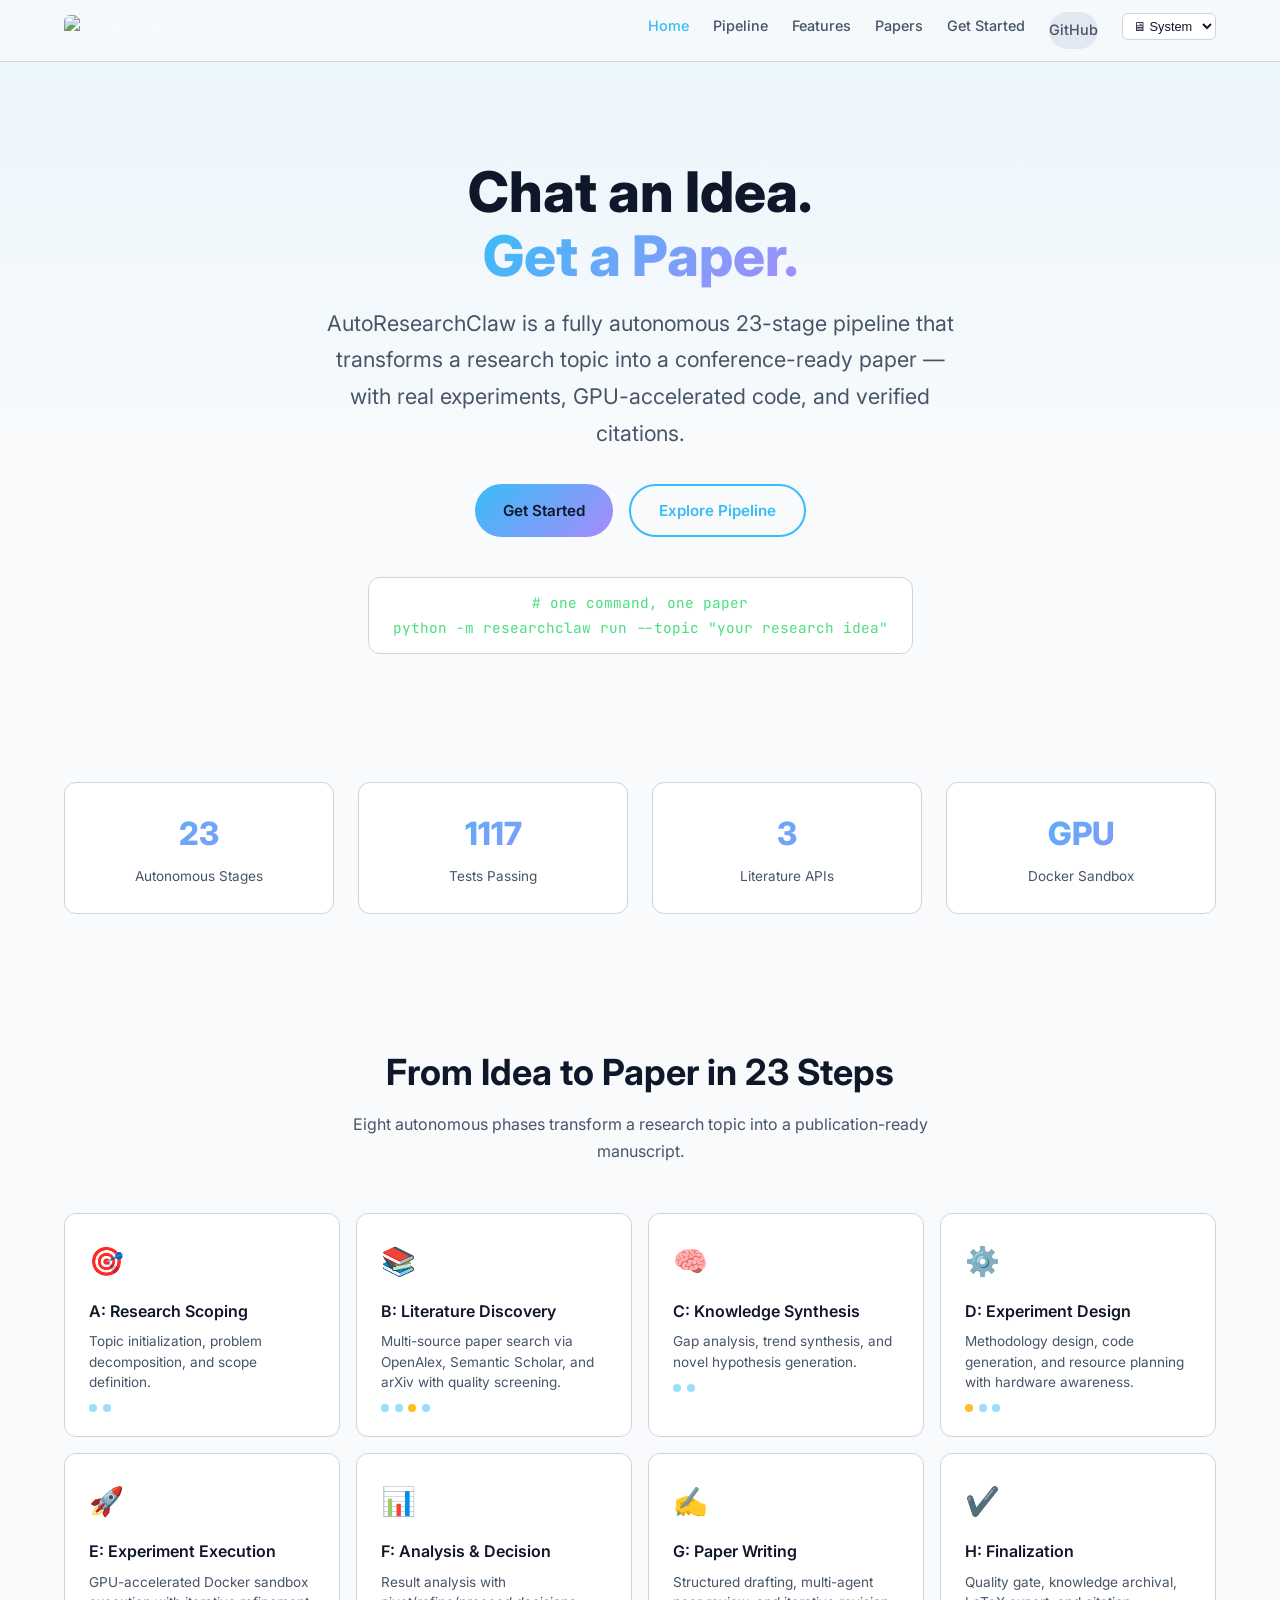
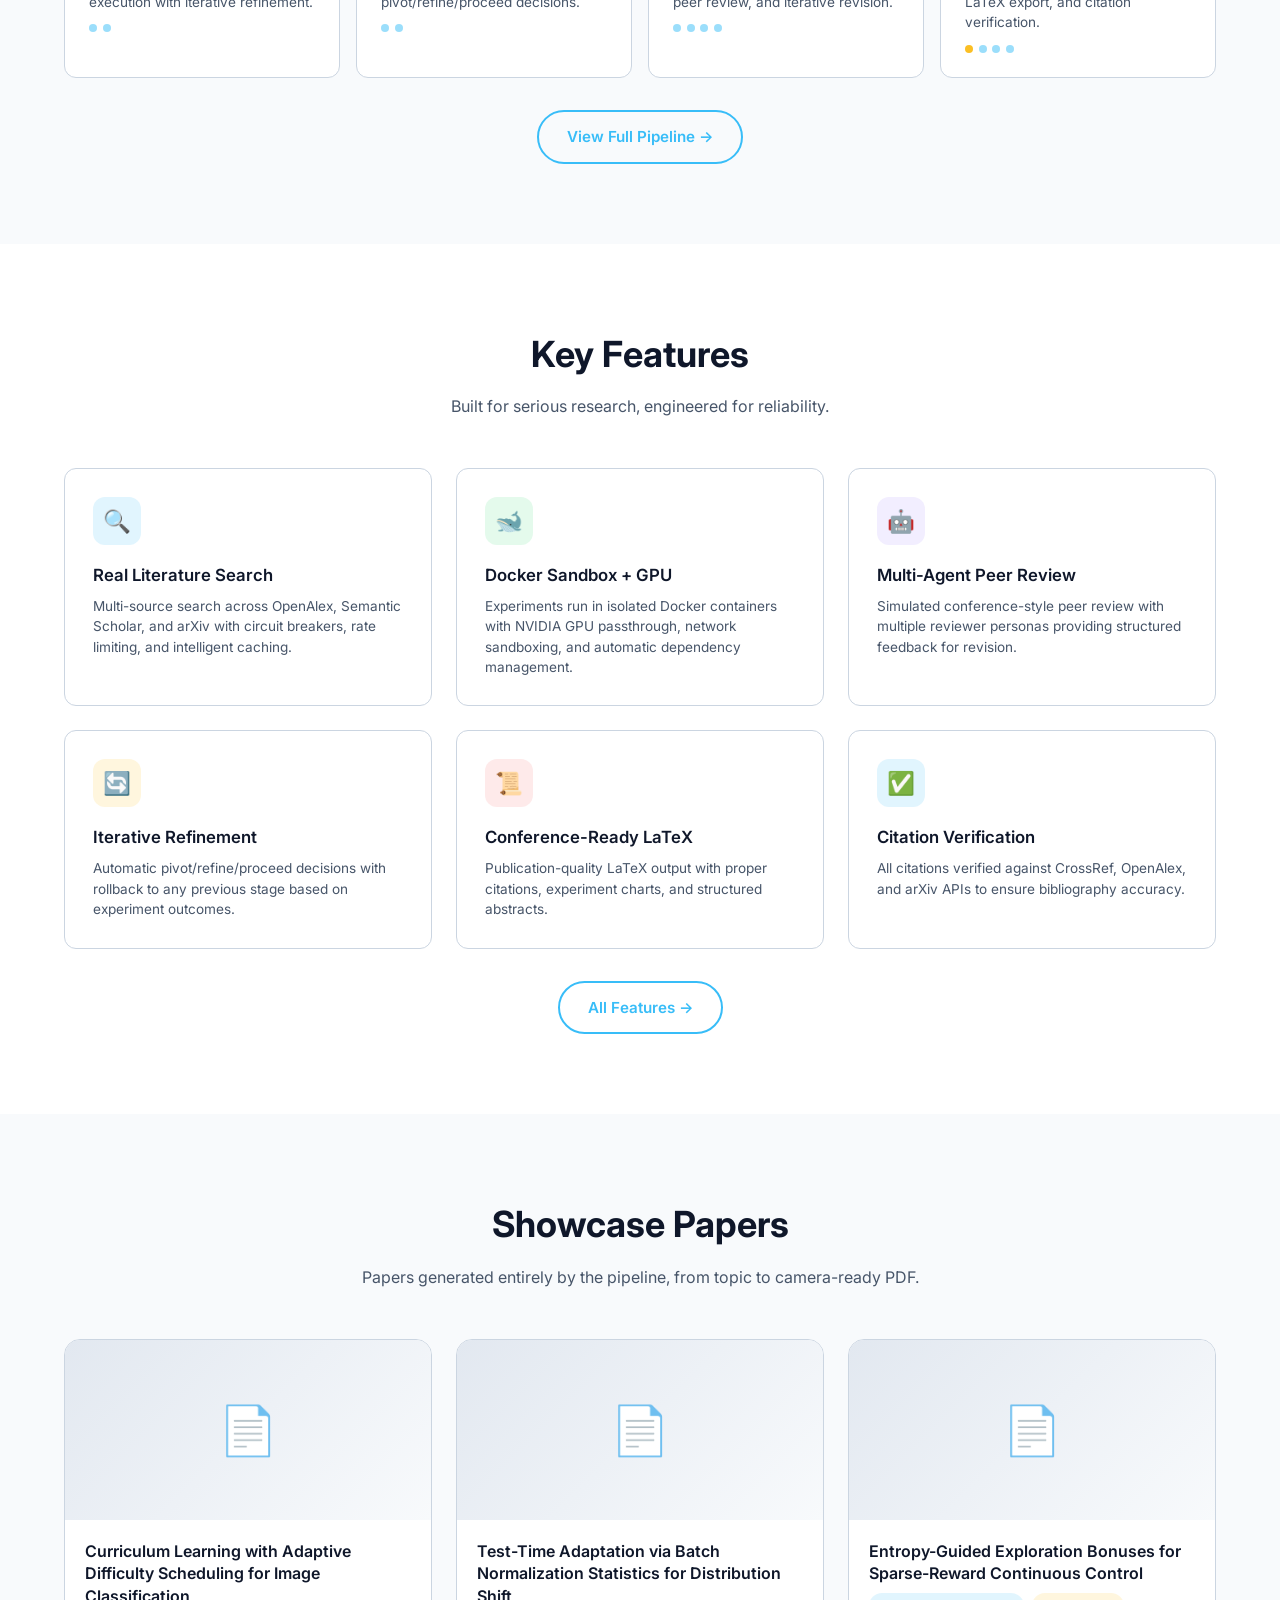
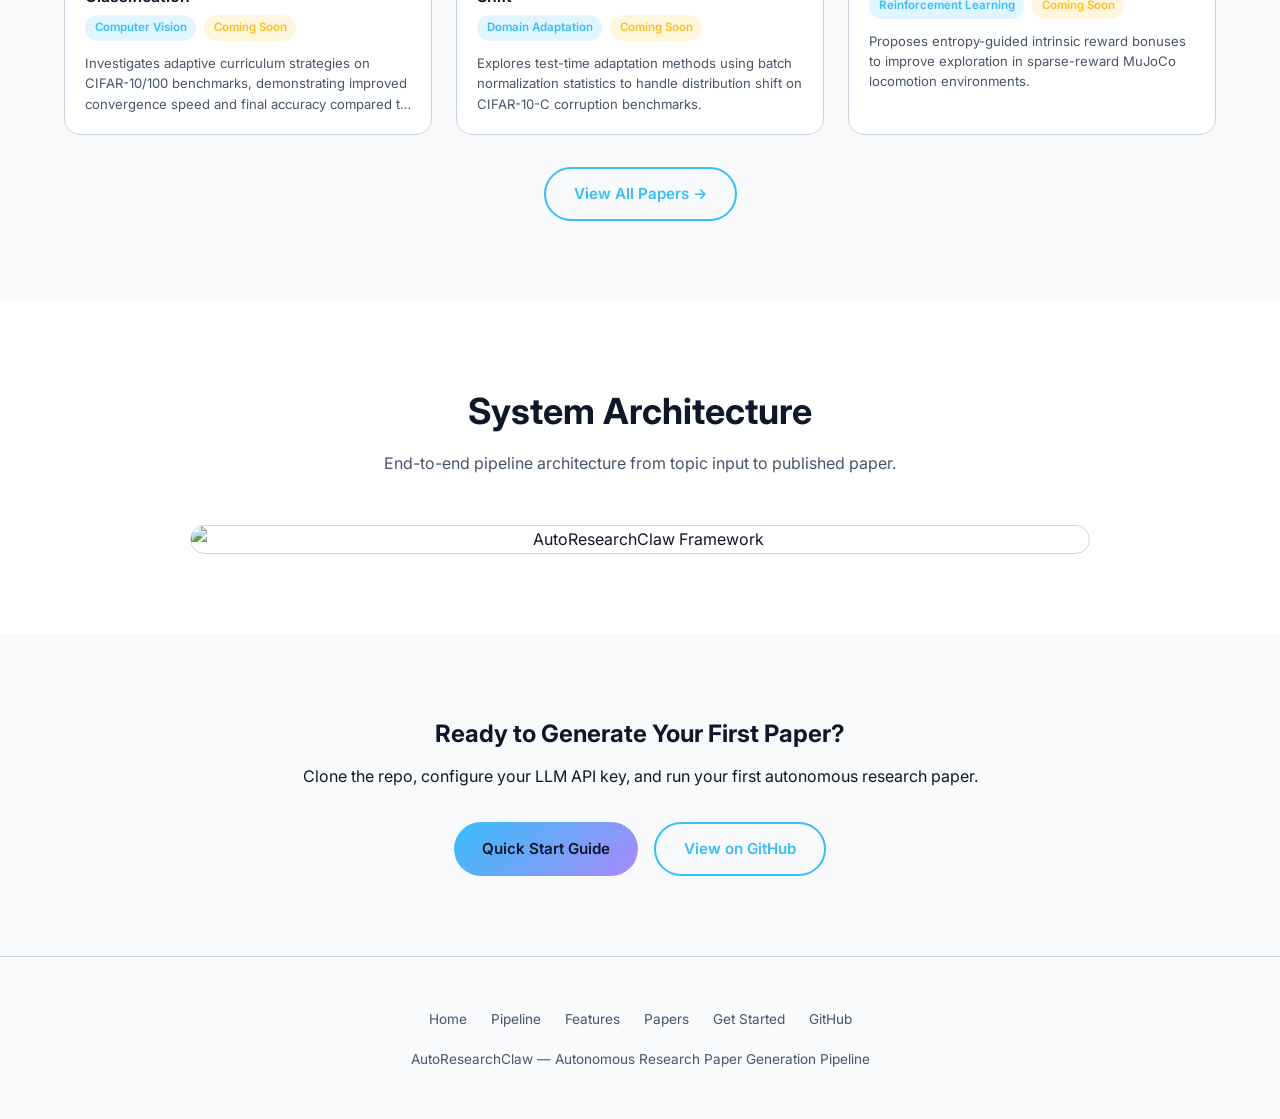
==== website/index.html @ 74bc4c76 "feat: light/dark/system theme for the static website theme.js applies the stored preference (shared " ====
<!DOCTYPE html>
<html lang="en">
<head>
  <meta charset="UTF-8">
  <meta name="viewport" content="width=device-width, initial-scale=1.0">
  <title>AutoResearchClaw — Autonomous Research Paper Generation</title>
  <meta name="description" content="Chat an idea, get a conference paper. AutoResearchClaw is a 23-stage autonomous pipeline that generates research papers from a single topic prompt.">
  <link rel="icon" href="assets/logo.png" type="image/png">
  <link rel="preconnect" href="https://fonts.googleapis.com">
  <link href="https://fonts.googleapis.com/css2?family=Inter:wght@400;500;600;700;800&family=JetBrains+Mono:wght@400;500&display=swap" rel="stylesheet">
  <link rel="stylesheet" href="style.css">
  <script src="theme.js"></script>
</head>
<body>

<!-- ============ Navigation ============ -->
<nav class="navbar">
  <div class="container">
    <a href="index.html" class="nav-brand">
      <img src="assets/logo.png" alt="Logo">
      AutoResearchClaw
    </a>
    <button class="nav-toggle" aria-label="Toggle navigation" onclick="document.querySelector('.nav-links').classList.toggle('open')">&#9776;</button>
    <ul class="nav-links">
      <li><a href="index.html" class="active">Home</a></li>
      <li><a href="pipeline.html">Pipeline</a></li>
      <li><a href="features.html">Features</a></li>
      <li><a href="papers.html">Papers</a></li>
      <li><a href="getting-started.html">Get Started</a></li>
      <li><a href="https://github.com/aiming-lab/AutoResearchClaw" class="nav-github" target="_blank">GitHub</a></li>
    </ul>
  </div>
</nav>

<!-- ============ Hero ============ -->
<section class="hero">
  <div class="container">
    <h1>Chat an Idea.<br><span class="gradient">Get a Paper.</span></h1>
    <p class="tagline">
      AutoResearchClaw is a fully autonomous 23-stage pipeline that transforms a research topic
      into a conference-ready paper &mdash; with real experiments, GPU-accelerated code,
      and verified citations.
    </p>
    <div class="hero-actions">
      <a href="getting-started.html" class="btn btn-primary">Get Started</a>
      <a href="pipeline.html" class="btn btn-outline">Explore Pipeline</a>
    </div>
    <div class="hero-code">
      <span class="comment"># one command, one paper</span><br>
      python -m researchclaw run --topic "your research idea"
    </div>
  </div>
</section>

<!-- ============ Stats ============ -->
<section class="container">
  <div class="stats">
    <div class="stat">
      <div class="stat-value">23</div>
      <div class="stat-label">Autonomous Stages</div>
    </div>
    <div class="stat">
      <div class="stat-value">1117</div>
      <div class="stat-label">Tests Passing</div>
    </div>
    <div class="stat">
      <div class="stat-value">3</div>
      <div class="stat-label">Literature APIs</div>
    </div>
    <div class="stat">
      <div class="stat-value">GPU</div>
      <div class="stat-label">Docker Sandbox</div>
    </div>
  </div>
</section>

<!-- ============ Pipeline Overview ============ -->
<section class="section">
  <div class="container">
    <div class="section-header">
      <h2>From Idea to Paper in 23 Steps</h2>
      <p>Eight autonomous phases transform a research topic into a publication-ready manuscript.</p>
    </div>

    <div class="pipeline-preview">
      <!-- Phase A -->
      <div class="phase-card">
        <div class="phase-icon">&#127919;</div>
        <h3>A: Research Scoping</h3>
        <p>Topic initialization, problem decomposition, and scope definition.</p>
        <div class="phase-stages">
          <div class="stage-dot"></div>
          <div class="stage-dot"></div>
        </div>
      </div>
      <!-- Phase B -->
      <div class="phase-card">
        <div class="phase-icon">&#128218;</div>
        <h3>B: Literature Discovery</h3>
        <p>Multi-source paper search via OpenAlex, Semantic Scholar, and arXiv with quality screening.</p>
        <div class="phase-stages">
          <div class="stage-dot"></div>
          <div class="stage-dot"></div>
          <div class="stage-dot gate"></div>
          <div class="stage-dot"></div>
        </div>
      </div>
      <!-- Phase C -->
      <div class="phase-card">
        <div class="phase-icon">&#129504;</div>
        <h3>C: Knowledge Synthesis</h3>
        <p>Gap analysis, trend synthesis, and novel hypothesis generation.</p>
        <div class="phase-stages">
          <div class="stage-dot"></div>
          <div class="stage-dot"></div>
        </div>
      </div>
      <!-- Phase D -->
      <div class="phase-card">
        <div class="phase-icon">&#9881;&#65039;</div>
        <h3>D: Experiment Design</h3>
        <p>Methodology design, code generation, and resource planning with hardware awareness.</p>
        <div class="phase-stages">
          <div class="stage-dot gate"></div>
          <div class="stage-dot"></div>
          <div class="stage-dot"></div>
        </div>
      </div>
      <!-- Phase E -->
      <div class="phase-card">
        <div class="phase-icon">&#128640;</div>
        <h3>E: Experiment Execution</h3>
        <p>GPU-accelerated Docker sandbox execution with iterative refinement.</p>
        <div class="phase-stages">
          <div class="stage-dot"></div>
          <div class="stage-dot"></div>
        </div>
      </div>
      <!-- Phase F -->
      <div class="phase-card">
        <div class="phase-icon">&#128202;</div>
        <h3>F: Analysis &amp; Decision</h3>
        <p>Result analysis with pivot/refine/proceed decisions.</p>
        <div class="phase-stages">
          <div class="stage-dot"></div>
          <div class="stage-dot"></div>
        </div>
      </div>
      <!-- Phase G -->
      <div class="phase-card">
        <div class="phase-icon">&#9997;&#65039;</div>
        <h3>G: Paper Writing</h3>
        <p>Structured drafting, multi-agent peer review, and iterative revision.</p>
        <div class="phase-stages">
          <div class="stage-dot"></div>
          <div class="stage-dot"></div>
          <div class="stage-dot"></div>
          <div class="stage-dot"></div>
        </div>
      </div>
      <!-- Phase H -->
      <div class="phase-card">
        <div class="phase-icon">&#10004;&#65039;</div>
        <h3>H: Finalization</h3>
        <p>Quality gate, knowledge archival, LaTeX export, and citation verification.</p>
        <div class="phase-stages">
          <div class="stage-dot gate"></div>
          <div class="stage-dot"></div>
          <div class="stage-dot"></div>
          <div class="stage-dot"></div>
        </div>
      </div>
    </div>

    <div class="text-center mt-8">
      <a href="pipeline.html" class="btn btn-outline">View Full Pipeline &rarr;</a>
    </div>
  </div>
</section>

<!-- ============ Feature Highlights ============ -->
<section class="section" style="background: var(--color-bg-alt);">
  <div class="container">
    <div class="section-header">
      <h2>Key Features</h2>
      <p>Built for serious research, engineered for reliability.</p>
    </div>

    <div class="feature-grid">
      <div class="feature-card">
        <div class="feature-icon bg-blue">&#128269;</div>
        <h3>Real Literature Search</h3>
        <p>Multi-source search across OpenAlex, Semantic Scholar, and arXiv with circuit breakers, rate limiting, and intelligent caching.</p>
      </div>
      <div class="feature-card">
        <div class="feature-icon bg-green">&#128011;</div>
        <h3>Docker Sandbox + GPU</h3>
        <p>Experiments run in isolated Docker containers with NVIDIA GPU passthrough, network sandboxing, and automatic dependency management.</p>
      </div>
      <div class="feature-card">
        <div class="feature-icon bg-purple">&#129302;</div>
        <h3>Multi-Agent Peer Review</h3>
        <p>Simulated conference-style peer review with multiple reviewer personas providing structured feedback for revision.</p>
      </div>
      <div class="feature-card">
        <div class="feature-icon bg-amber">&#128260;</div>
        <h3>Iterative Refinement</h3>
        <p>Automatic pivot/refine/proceed decisions with rollback to any previous stage based on experiment outcomes.</p>
      </div>
      <div class="feature-card">
        <div class="feature-icon bg-red">&#128220;</div>
        <h3>Conference-Ready LaTeX</h3>
        <p>Publication-quality LaTeX output with proper citations, experiment charts, and structured abstracts.</p>
      </div>
      <div class="feature-card">
        <div class="feature-icon bg-blue">&#9989;</div>
        <h3>Citation Verification</h3>
        <p>All citations verified against CrossRef, OpenAlex, and arXiv APIs to ensure bibliography accuracy.</p>
      </div>
    </div>

    <div class="text-center mt-8">
      <a href="features.html" class="btn btn-outline">All Features &rarr;</a>
    </div>
  </div>
</section>

<!-- ============ Showcase Papers ============ -->
<section class="section">
  <div class="container">
    <div class="section-header">
      <h2>Showcase Papers</h2>
      <p>Papers generated entirely by the pipeline, from topic to camera-ready PDF.</p>
    </div>

    <div class="paper-grid">
      <div class="paper-card">
        <div class="paper-thumb">&#128196;</div>
        <div class="paper-body">
          <h3>Curriculum Learning with Adaptive Difficulty Scheduling for Image Classification</h3>
          <div class="paper-meta">
            <span class="badge badge-domain">Computer Vision</span>
            <span class="badge badge-pending">Coming Soon</span>
          </div>
          <p class="paper-abstract">Investigates adaptive curriculum strategies on CIFAR-10/100 benchmarks, demonstrating improved convergence speed and final accuracy compared to standard training.</p>
        </div>
      </div>

      <div class="paper-card">
        <div class="paper-thumb">&#128196;</div>
        <div class="paper-body">
          <h3>Test-Time Adaptation via Batch Normalization Statistics for Distribution Shift</h3>
          <div class="paper-meta">
            <span class="badge badge-domain">Domain Adaptation</span>
            <span class="badge badge-pending">Coming Soon</span>
          </div>
          <p class="paper-abstract">Explores test-time adaptation methods using batch normalization statistics to handle distribution shift on CIFAR-10-C corruption benchmarks.</p>
        </div>
      </div>

      <div class="paper-card">
        <div class="paper-thumb">&#128196;</div>
        <div class="paper-body">
          <h3>Entropy-Guided Exploration Bonuses for Sparse-Reward Continuous Control</h3>
          <div class="paper-meta">
            <span class="badge badge-domain">Reinforcement Learning</span>
            <span class="badge badge-pending">Coming Soon</span>
          </div>
          <p class="paper-abstract">Proposes entropy-guided intrinsic reward bonuses to improve exploration in sparse-reward MuJoCo locomotion environments.</p>
        </div>
      </div>
    </div>

    <div class="text-center mt-8">
      <a href="papers.html" class="btn btn-outline">View All Papers &rarr;</a>
    </div>
  </div>
</section>

<!-- ============ Framework Diagram ============ -->
<section class="section" style="background: var(--color-bg-alt);">
  <div class="container text-center">
    <div class="section-header">
      <h2>System Architecture</h2>
      <p>End-to-end pipeline architecture from topic input to published paper.</p>
    </div>
    <img src="assets/framework.png" alt="AutoResearchClaw Framework" style="max-width: 900px; margin: 0 auto; border-radius: var(--radius-lg); border: 1px solid var(--color-border);">
  </div>
</section>

<!-- ============ CTA ============ -->
<section class="section text-center">
  <div class="container">
    <h2>Ready to Generate Your First Paper?</h2>
    <p class="tagline" style="margin-top: 0.5rem;">
      Clone the repo, configure your LLM API key, and run your first autonomous research paper.
    </p>
    <div class="hero-actions mt-8">
      <a href="getting-started.html" class="btn btn-primary">Quick Start Guide</a>
      <a href="https://github.com/aiming-lab/AutoResearchClaw" class="btn btn-outline" target="_blank">View on GitHub</a>
    </div>
  </div>
</section>

<!-- ============ Footer ============ -->
<footer class="footer">
  <ul class="footer-links">
    <li><a href="index.html">Home</a></li>
    <li><a href="pipeline.html">Pipeline</a></li>
    <li><a href="features.html">Features</a></li>
    <li><a href="papers.html">Papers</a></li>
    <li><a href="getting-started.html">Get Started</a></li>
    <li><a href="https://github.com/aiming-lab/AutoResearchClaw" target="_blank">GitHub</a></li>
  </ul>
  <p>AutoResearchClaw &mdash; Autonomous Research Paper Generation Pipeline</p>
</footer>

</body>
</html>
---- website/style.css ----
/* ============================================================
   AutoResearchClaw — Showcase Website Styles
   Pure CSS, no build step.  Tailwind-inspired utility patterns.
   ============================================================ */

/* ---------- Reset & Variables ---------- */
:root {
  --color-bg:        #0f172a;
  --color-bg-alt:    #1e293b;
  --color-surface:   #334155;
  --color-border:    #475569;
  --color-text:      #e2e8f0;
  --color-text-muted:#94a3b8;
  --color-primary:   #38bdf8;
  --color-primary-d: #0284c7;
  --color-accent:    #a78bfa;
  --color-accent-d:  #7c3aed;
  --color-success:   #4ade80;
  --color-warning:   #fbbf24;
  --color-danger:    #f87171;
  --color-white:     #f8fafc;

  --font-sans: 'Inter', -apple-system, BlinkMacSystemFont, 'Segoe UI', Roboto, sans-serif;
  --font-mono: 'JetBrains Mono', 'Fira Code', 'Consolas', monospace;

  --radius:  0.75rem;
  --radius-lg: 1rem;
  --shadow:  0 4px 6px -1px rgba(0,0,0,.3), 0 2px 4px -2px rgba(0,0,0,.2);
  --shadow-lg: 0 10px 15px -3px rgba(0,0,0,.4), 0 4px 6px -4px rgba(0,0,0,.3);
  --transition: 0.2s ease;
}

*, *::before, *::after { box-sizing: border-box; margin: 0; padding: 0; }

html { scroll-behavior: smooth; font-size: 16px; }

body {
  font-family: var(--font-sans);
  background: var(--color-bg);
  color: var(--color-text);
  line-height: 1.7;
  min-height: 100vh;
}

a { color: var(--color-primary); text-decoration: none; transition: color var(--transition); }
a:hover { color: var(--color-accent); }

img { max-width: 100%; height: auto; display: block; }

/* ---------- Layout ---------- */
.container { max-width: 1200px; margin: 0 auto; padding: 0 1.5rem; }
.section   { padding: 5rem 0; }

/* ---------- Navigation ---------- */
.navbar {
  position: fixed; top: 0; left: 0; right: 0; z-index: 100;
  background: rgba(15, 23, 42, 0.85);
  backdrop-filter: blur(12px);
  border-bottom: 1px solid var(--color-border);
  padding: 0.75rem 0;
}
.navbar .container {
  display: flex; align-items: center; justify-content: space-between;
}
.nav-brand {
  display: flex; align-items: center; gap: 0.75rem;
  font-weight: 700; font-size: 1.15rem; color: var(--color-white);
}
.nav-brand img { height: 32px; width: 32px; border-radius: 6px; }
.nav-links { display: flex; gap: 1.5rem; list-style: none; }
.nav-links a {
  color: var(--color-text-muted); font-size: 0.9rem; font-weight: 500;
  padding: 0.4rem 0; transition: color var(--transition);
}
.nav-links a:hover, .nav-links a.active { color: var(--color-primary); }
.nav-github {
  display: inline-flex; align-items: center; gap: 0.4rem;
  background: var(--color-surface); color: var(--color-white);
  padding: 0.45rem 1rem; border-radius: 9999px; font-size: 0.85rem;
  font-weight: 600; transition: background var(--transition);
}
.nav-github:hover { background: var(--color-primary-d); color: var(--color-white); }

/* Mobile nav toggle */
.nav-toggle { display: none; background: none; border: none; color: var(--color-text); font-size: 1.5rem; cursor: pointer; }

@media (max-width: 768px) {
  .nav-toggle { display: block; }
  .nav-links {
    display: none; flex-direction: column; position: absolute;
    top: 100%; left: 0; right: 0; background: var(--color-bg-alt);
    padding: 1rem 1.5rem; gap: 0.5rem; border-bottom: 1px solid var(--color-border);
  }
  .nav-links.open { display: flex; }
}

/* ---------- Hero ---------- */
.hero {
  padding: 10rem 0 5rem;
  text-align: center;
  background: linear-gradient(180deg, rgba(56,189,248,0.08) 0%, transparent 60%);
}
.hero h1 {
  font-size: clamp(2rem, 5vw, 3.5rem);
  font-weight: 800;
  line-height: 1.15;
  margin-bottom: 1rem;
}
.hero h1 .gradient {
  background: linear-gradient(135deg, var(--color-primary), var(--color-accent));
  -webkit-background-clip: text; background-clip: text;
  -webkit-text-fill-color: transparent;
}
.hero .tagline {
  font-size: clamp(1.05rem, 2vw, 1.35rem);
  color: var(--color-text-muted);
  max-width: 640px; margin: 0 auto 2rem;
}
.hero-actions { display: flex; gap: 1rem; justify-content: center; flex-wrap: wrap; }
.btn {
  display: inline-flex; align-items: center; gap: 0.5rem;
  padding: 0.75rem 1.75rem; border-radius: 9999px;
  font-weight: 600; font-size: 0.95rem; cursor: pointer;
  border: none; transition: all var(--transition);
}
.btn-primary {
  background: linear-gradient(135deg, var(--color-primary), var(--color-accent));
  color: #0f172a;
}
.btn-primary:hover { transform: translateY(-2px); box-shadow: var(--shadow-lg); color: #0f172a; }
.btn-outline {
  background: transparent; color: var(--color-primary);
  border: 2px solid var(--color-primary);
}
.btn-outline:hover { background: rgba(56,189,248,0.1); color: var(--color-primary); }

.hero-code {
  margin-top: 2.5rem;
  display: inline-block;
  background: var(--color-bg-alt);
  border: 1px solid var(--color-border);
  border-radius: var(--radius);
  padding: 0.8rem 1.5rem;
  font-family: var(--font-mono);
  font-size: 0.9rem;
  color: var(--color-success);
}

/* ---------- Stats ---------- */
.stats {
  display: grid; grid-template-columns: repeat(auto-fit, minmax(160px, 1fr));
  gap: 1.5rem; padding: 3rem 0;
}
.stat {
  text-align: center; padding: 1.5rem;
  background: var(--color-bg-alt); border-radius: var(--radius);
  border: 1px solid var(--color-border);
}
.stat-value {
  font-size: 2rem; font-weight: 800;
  background: linear-gradient(135deg, var(--color-primary), var(--color-accent));
  -webkit-background-clip: text; background-clip: text;
  -webkit-text-fill-color: transparent;
}
.stat-label { font-size: 0.85rem; color: var(--color-text-muted); margin-top: 0.25rem; }

/* ---------- Section headings ---------- */
.section-header {
  text-align: center; margin-bottom: 3rem;
}
.section-header h2 {
  font-size: clamp(1.5rem, 3vw, 2.25rem);
  font-weight: 700; margin-bottom: 0.5rem;
}
.section-header p {
  color: var(--color-text-muted); max-width: 600px; margin: 0 auto;
}

/* ---------- Pipeline Overview (Landing) ---------- */
.pipeline-preview {
  display: grid; grid-template-columns: repeat(auto-fit, minmax(240px, 1fr));
  gap: 1rem;
}
.phase-card {
  background: var(--color-bg-alt); border-radius: var(--radius);
  border: 1px solid var(--color-border);
  padding: 1.5rem; transition: all var(--transition);
}
.phase-card:hover {
  border-color: var(--color-primary);
  transform: translateY(-3px); box-shadow: var(--shadow-lg);
}
.phase-card .phase-icon { font-size: 1.75rem; margin-bottom: 0.75rem; }
.phase-card h3 { font-size: 1rem; font-weight: 600; margin-bottom: 0.4rem; }
.phase-card p  { font-size: 0.85rem; color: var(--color-text-muted); line-height: 1.5; }
.phase-card .phase-stages {
  margin-top: 0.75rem; display: flex; gap: 0.35rem; flex-wrap: wrap;
}
.stage-dot {
  width: 8px; height: 8px; border-radius: 50%;
  background: var(--color-primary); opacity: 0.5;
}
.stage-dot.gate { background: var(--color-warning); opacity: 1; }

/* ---------- Paper Cards ---------- */
.paper-grid {
  display: grid; grid-template-columns: repeat(auto-fit, minmax(320px, 1fr));
  gap: 1.5rem;
}
.paper-card {
  background: var(--color-bg-alt); border-radius: var(--radius-lg);
  border: 1px solid var(--color-border);
  overflow: hidden; transition: all var(--transition);
}
.paper-card:hover {
  border-color: var(--color-primary);
  transform: translateY(-3px); box-shadow: var(--shadow-lg);
}
.paper-thumb {
  height: 180px; background: linear-gradient(135deg, var(--color-surface), var(--color-bg));
  display: flex; align-items: center; justify-content: center;
  font-size: 3rem; color: var(--color-text-muted);
}
.paper-body { padding: 1.25rem; }
.paper-body h3 { font-size: 1rem; font-weight: 600; line-height: 1.4; margin-bottom: 0.5rem; }
.paper-body .paper-meta {
  display: flex; gap: 0.5rem; flex-wrap: wrap; margin-bottom: 0.75rem;
}
.badge {
  display: inline-flex; align-items: center; gap: 0.25rem;
  padding: 0.2rem 0.6rem; border-radius: 9999px;
  font-size: 0.72rem; font-weight: 600;
}
.badge-domain { background: rgba(56,189,248,0.15); color: var(--color-primary); }
.badge-score { background: rgba(74,222,128,0.15); color: var(--color-success); }
.badge-pending { background: rgba(251,191,36,0.15); color: var(--color-warning); }
.paper-body .paper-abstract {
  font-size: 0.82rem; color: var(--color-text-muted);
  line-height: 1.55; display: -webkit-box;
  -webkit-line-clamp: 3; -webkit-box-orient: vertical; overflow: hidden;
}

/* ---------- Feature Cards ---------- */
.feature-grid {
  display: grid; grid-template-columns: repeat(auto-fit, minmax(280px, 1fr));
  gap: 1.5rem;
}
.feature-card {
  background: var(--color-bg-alt); border-radius: var(--radius);
  border: 1px solid var(--color-border);
  padding: 1.75rem; transition: all var(--transition);
}
.feature-card:hover {
  border-color: var(--color-accent);
  transform: translateY(-2px);
}
.feature-card .feature-icon {
  width: 48px; height: 48px; border-radius: 12px;
  display: flex; align-items: center; justify-content: center;
  font-size: 1.4rem; margin-bottom: 1rem;
}
.feature-card .feature-icon.bg-blue   { background: rgba(56,189,248,0.15); }
.feature-card .feature-icon.bg-purple { background: rgba(167,139,250,0.15); }
.feature-card .feature-icon.bg-green  { background: rgba(74,222,128,0.15); }
.feature-card .feature-icon.bg-amber  { background: rgba(251,191,36,0.15); }
.feature-card .feature-icon.bg-red    { background: rgba(248,113,113,0.15); }
.feature-card h3 { font-size: 1.05rem; font-weight: 600; margin-bottom: 0.4rem; }
.feature-card p  { font-size: 0.85rem; color: var(--color-text-muted); line-height: 1.5; }

/* ---------- Pipeline Page (full) ---------- */
.pipeline-full { max-width: 860px; margin: 0 auto; }

.phase-group { margin-bottom: 3rem; }
.phase-group-header {
  display: flex; align-items: center; gap: 0.75rem;
  margin-bottom: 1rem; padding-bottom: 0.5rem;
  border-bottom: 2px solid var(--color-border);
}
.phase-group-header .phase-letter {
  width: 36px; height: 36px; border-radius: 10px;
  display: flex; align-items: center; justify-content: center;
  font-weight: 800; font-size: 0.85rem;
  background: linear-gradient(135deg, var(--color-primary), var(--color-accent));
  color: #0f172a;
}
.phase-group-header h3 { font-size: 1.15rem; font-weight: 600; }

.stage-list { display: flex; flex-direction: column; gap: 0.5rem; }

.stage-item {
  display: flex; align-items: flex-start; gap: 1rem;
  padding: 1rem 1.25rem;
  background: var(--color-bg-alt);
  border-radius: var(--radius);
  border: 1px solid var(--color-border);
  cursor: pointer; transition: all var(--transition);
}
.stage-item:hover { border-color: var(--color-primary); }
.stage-item.expanded { border-color: var(--color-primary); background: rgba(56,189,248,0.04); }

.stage-number {
  flex-shrink: 0; width: 32px; height: 32px; border-radius: 8px;
  display: flex; align-items: center; justify-content: center;
  font-weight: 700; font-size: 0.8rem;
  background: var(--color-surface); color: var(--color-text);
}
.stage-number.gate { background: rgba(251,191,36,0.2); color: var(--color-warning); }

.stage-info { flex: 1; }
.stage-info h4 { font-size: 0.95rem; font-weight: 600; margin-bottom: 0.15rem; }
.stage-info .stage-subtitle { font-size: 0.8rem; color: var(--color-text-muted); }
.stage-detail {
  display: none; margin-top: 0.75rem; padding-top: 0.75rem;
  border-top: 1px solid var(--color-border);
  font-size: 0.85rem; color: var(--color-text-muted); line-height: 1.6;
}
.stage-item.expanded .stage-detail { display: block; }

.stage-badges { display: flex; gap: 0.35rem; flex-wrap: wrap; margin-top: 0.5rem; }
.stage-badge {
  padding: 0.15rem 0.5rem; border-radius: 9999px;
  font-size: 0.7rem; font-weight: 600;
}
.stage-badge-gate   { background: rgba(251,191,36,0.15); color: var(--color-warning); }
.stage-badge-new    { background: rgba(167,139,250,0.15); color: var(--color-accent); }
.stage-badge-llm    { background: rgba(56,189,248,0.15); color: var(--color-primary); }
.stage-badge-docker { background: rgba(74,222,128,0.15); color: var(--color-success); }

/* ---------- Footer ---------- */
.footer {
  padding: 3rem 0; text-align: center;
  border-top: 1px solid var(--color-border);
}
.footer p { color: var(--color-text-muted); font-size: 0.85rem; }
.footer-links {
  display: flex; justify-content: center; gap: 1.5rem;
  list-style: none; margin-bottom: 1rem;
}
.footer-links a { color: var(--color-text-muted); font-size: 0.85rem; }
.footer-links a:hover { color: var(--color-primary); }

/* ---------- Getting Started ---------- */
.getting-started-content { max-width: 780px; margin: 0 auto; }
.step-block {
  background: var(--color-bg-alt); border-radius: var(--radius);
  border: 1px solid var(--color-border);
  padding: 1.5rem; margin-bottom: 1rem;
}
.step-block h3 {
  display: flex; align-items: center; gap: 0.75rem;
  font-size: 1.05rem; font-weight: 600; margin-bottom: 0.75rem;
}
.step-num {
  width: 28px; height: 28px; border-radius: 50%;
  display: inline-flex; align-items: center; justify-content: center;
  font-size: 0.8rem; font-weight: 700;
  background: var(--color-primary); color: #0f172a;
}
.code-block {
  background: #0d1117; border-radius: 8px;
  padding: 1rem 1.25rem; margin-top: 0.5rem;
  font-family: var(--font-mono); font-size: 0.85rem;
  color: var(--color-success); overflow-x: auto;
  border: 1px solid #21262d;
}
.code-block .comment { color: var(--color-text-muted); }

/* ---------- Connector Line (pipeline page) ---------- */
.connector {
  display: flex; justify-content: center; padding: 0.5rem 0;
}
.connector-line {
  width: 2px; height: 24px;
  background: linear-gradient(180deg, var(--color-primary), var(--color-accent));
  opacity: 0.4;
}

/* ---------- Coming Soon Overlay ---------- */
.coming-soon {
  display: flex; flex-direction: column; align-items: center;
  justify-content: center; padding: 4rem 2rem;
  text-align: center;
}
.coming-soon .cs-icon { font-size: 3rem; margin-bottom: 1rem; }
.coming-soon h3 { font-size: 1.25rem; margin-bottom: 0.5rem; }
.coming-soon p { color: var(--color-text-muted); max-width: 400px; }

/* ---------- Utilities ---------- */
.text-center { text-align: center; }
.mt-2 { margin-top: 0.5rem; }
.mt-4 { margin-top: 1rem; }
.mt-8 { margin-top: 2rem; }
.mb-4 { margin-top: 1rem; }
.gap-2 { gap: 0.5rem; }
.flex { display: flex; }
.items-center { align-items: center; }
.justify-center { justify-content: center; }

/* ============================================================
   Light theme (html[data-theme="light"]) — dark stays default.
   Toggled by theme.js (light / dark / system).
   ============================================================ */
:root[data-theme="light"] {
  --color-bg:        #f8fafc;
  --color-bg-alt:    #ffffff;
  --color-surface:   #e2e8f0;
  --color-border:    #cbd5e1;
  --color-text:      #0f172a;
  --color-text-muted:#475569;
  --color-primary-d: #0369a1;
  --shadow:  0 4px 6px -1px rgba(15,23,42,.1), 0 2px 4px -2px rgba(15,23,42,.08);
  --shadow-lg: 0 10px 15px -3px rgba(15,23,42,.15), 0 4px 6px -4px rgba(15,23,42,.1);
}
:root[data-theme="light"] .navbar { background: rgba(248, 250, 252, 0.88); }
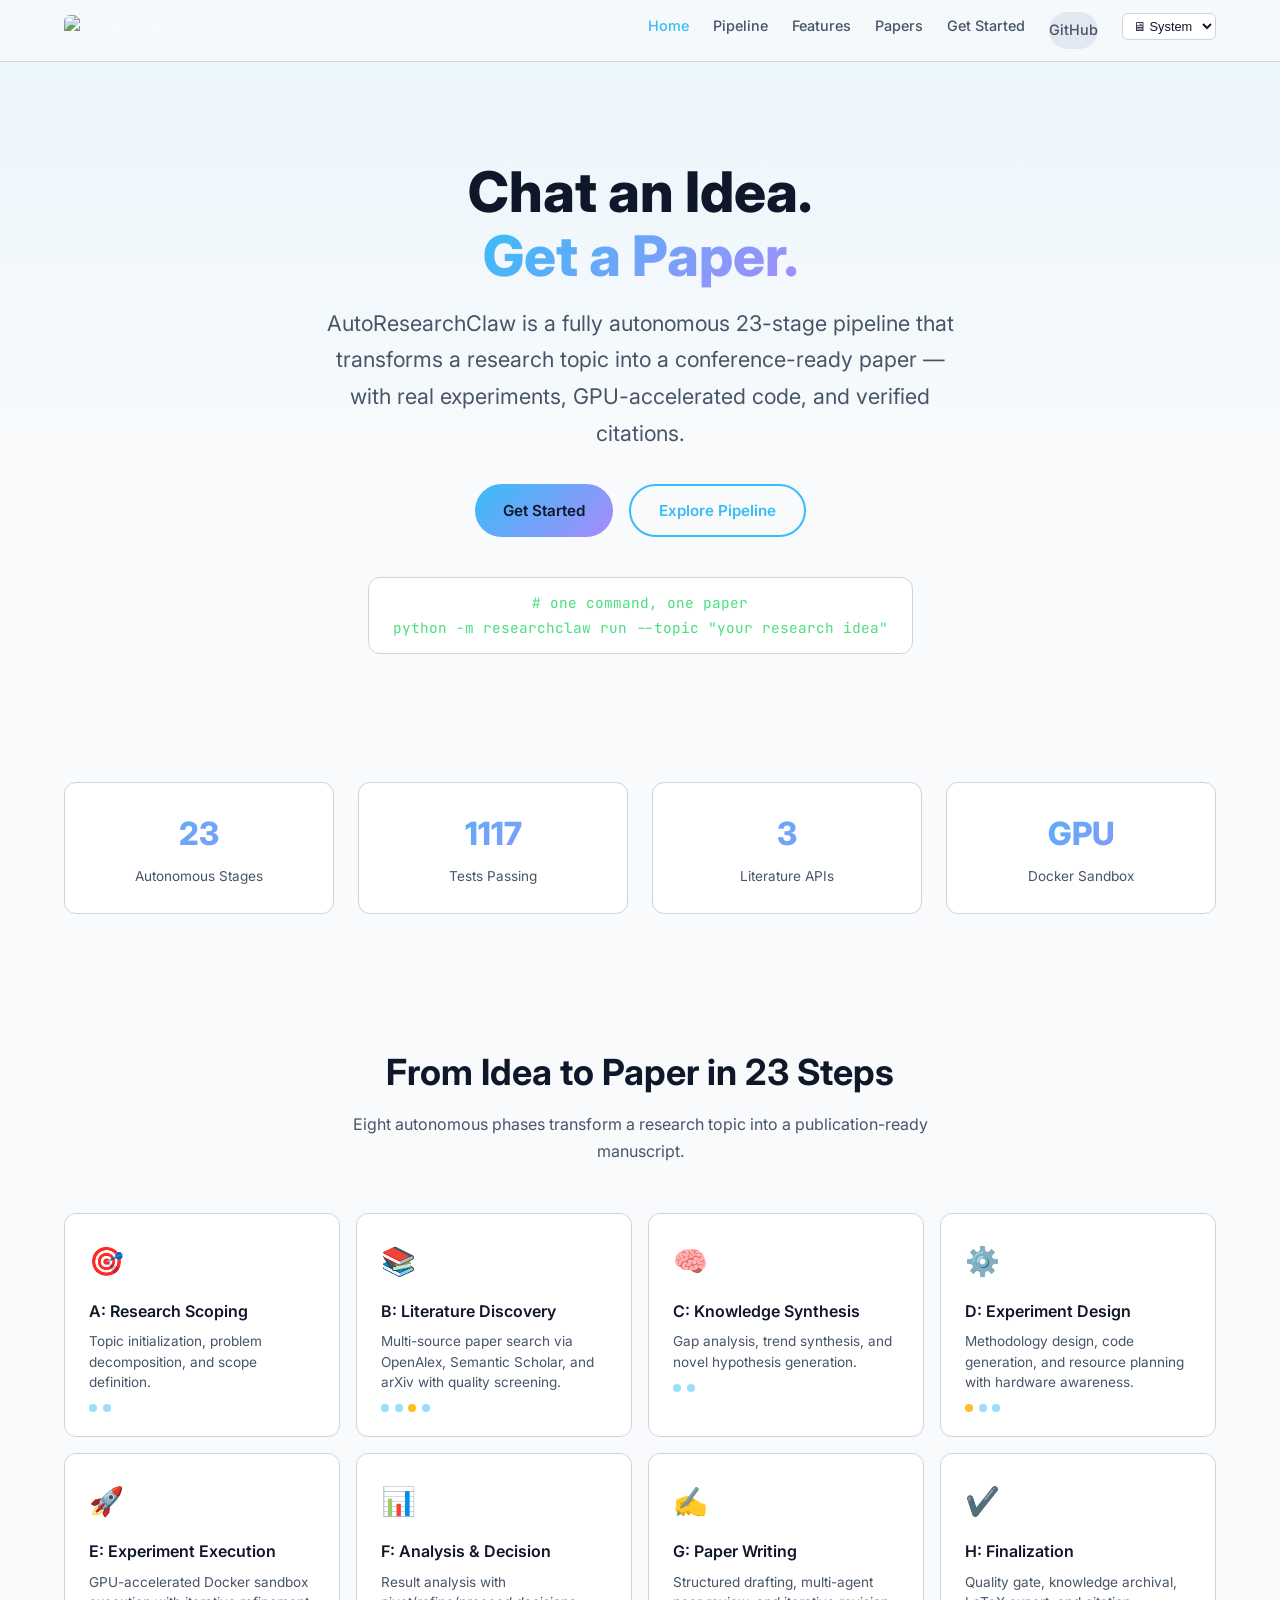
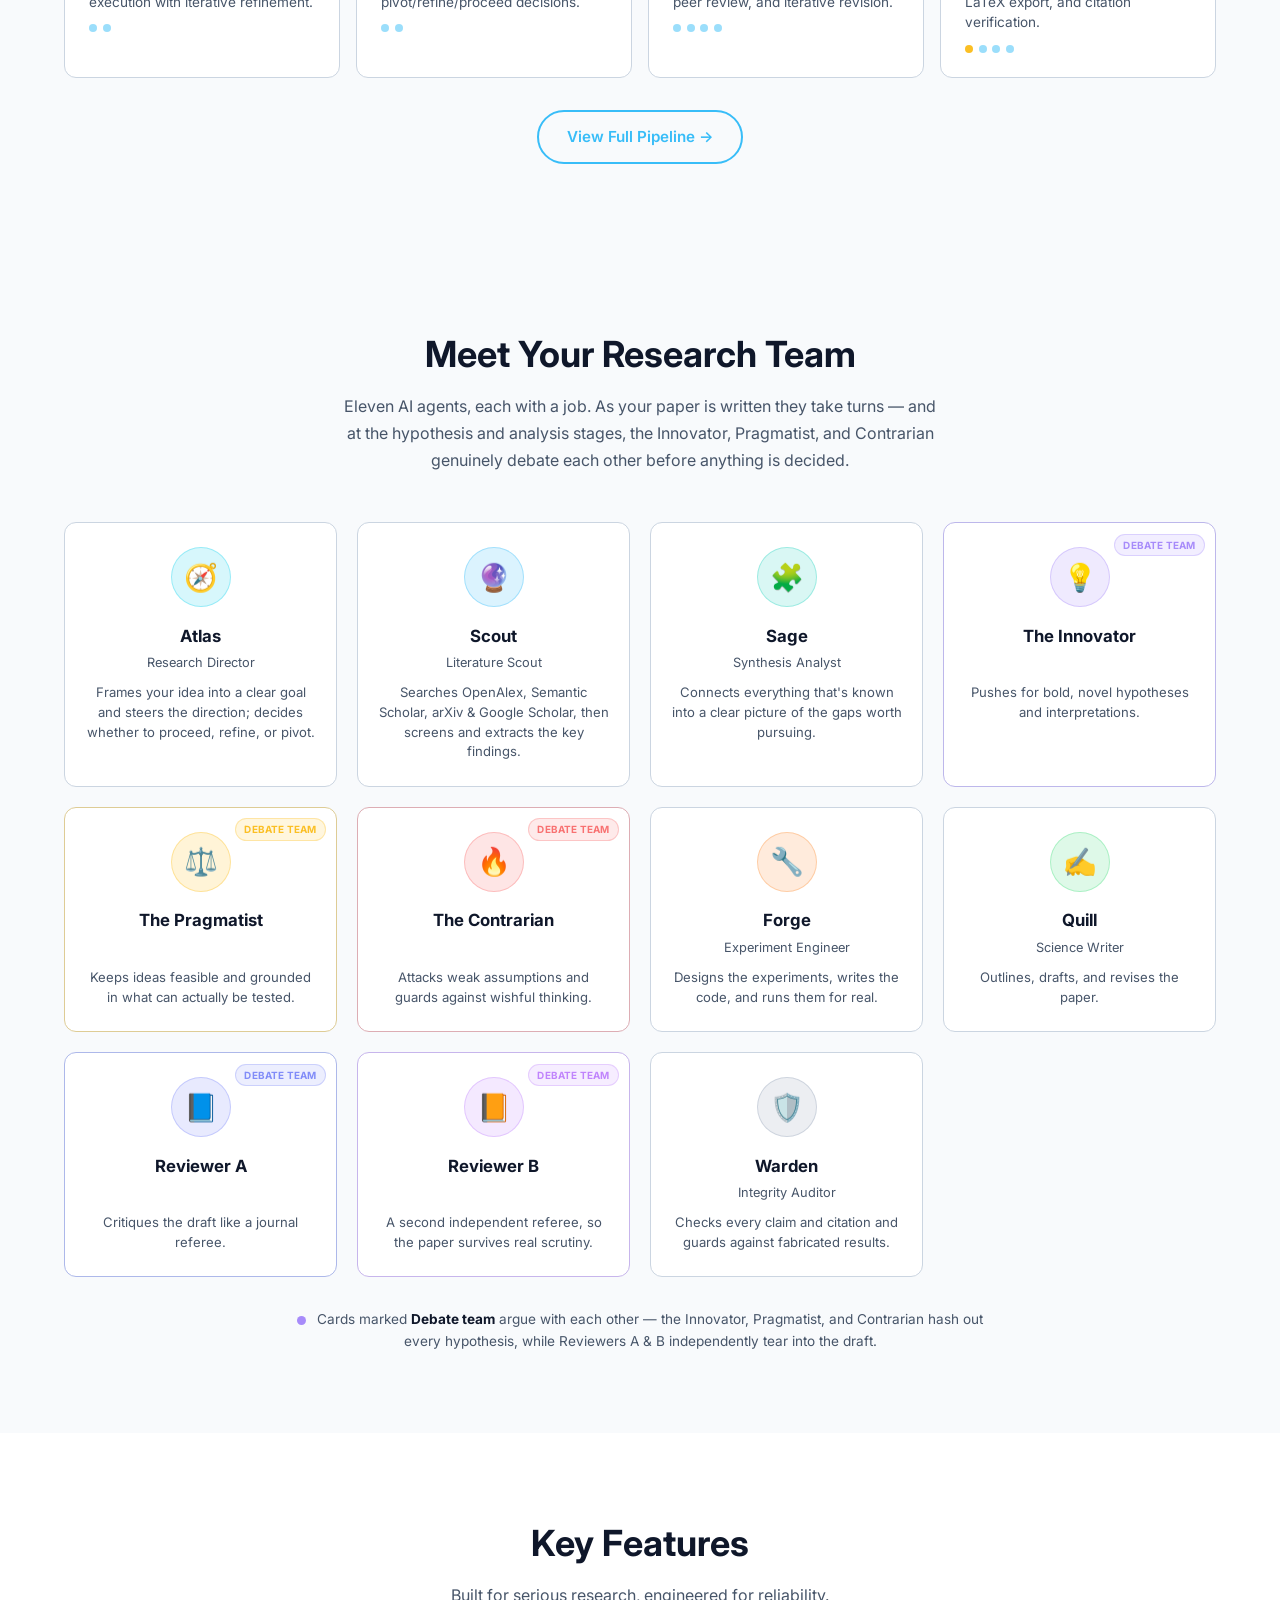
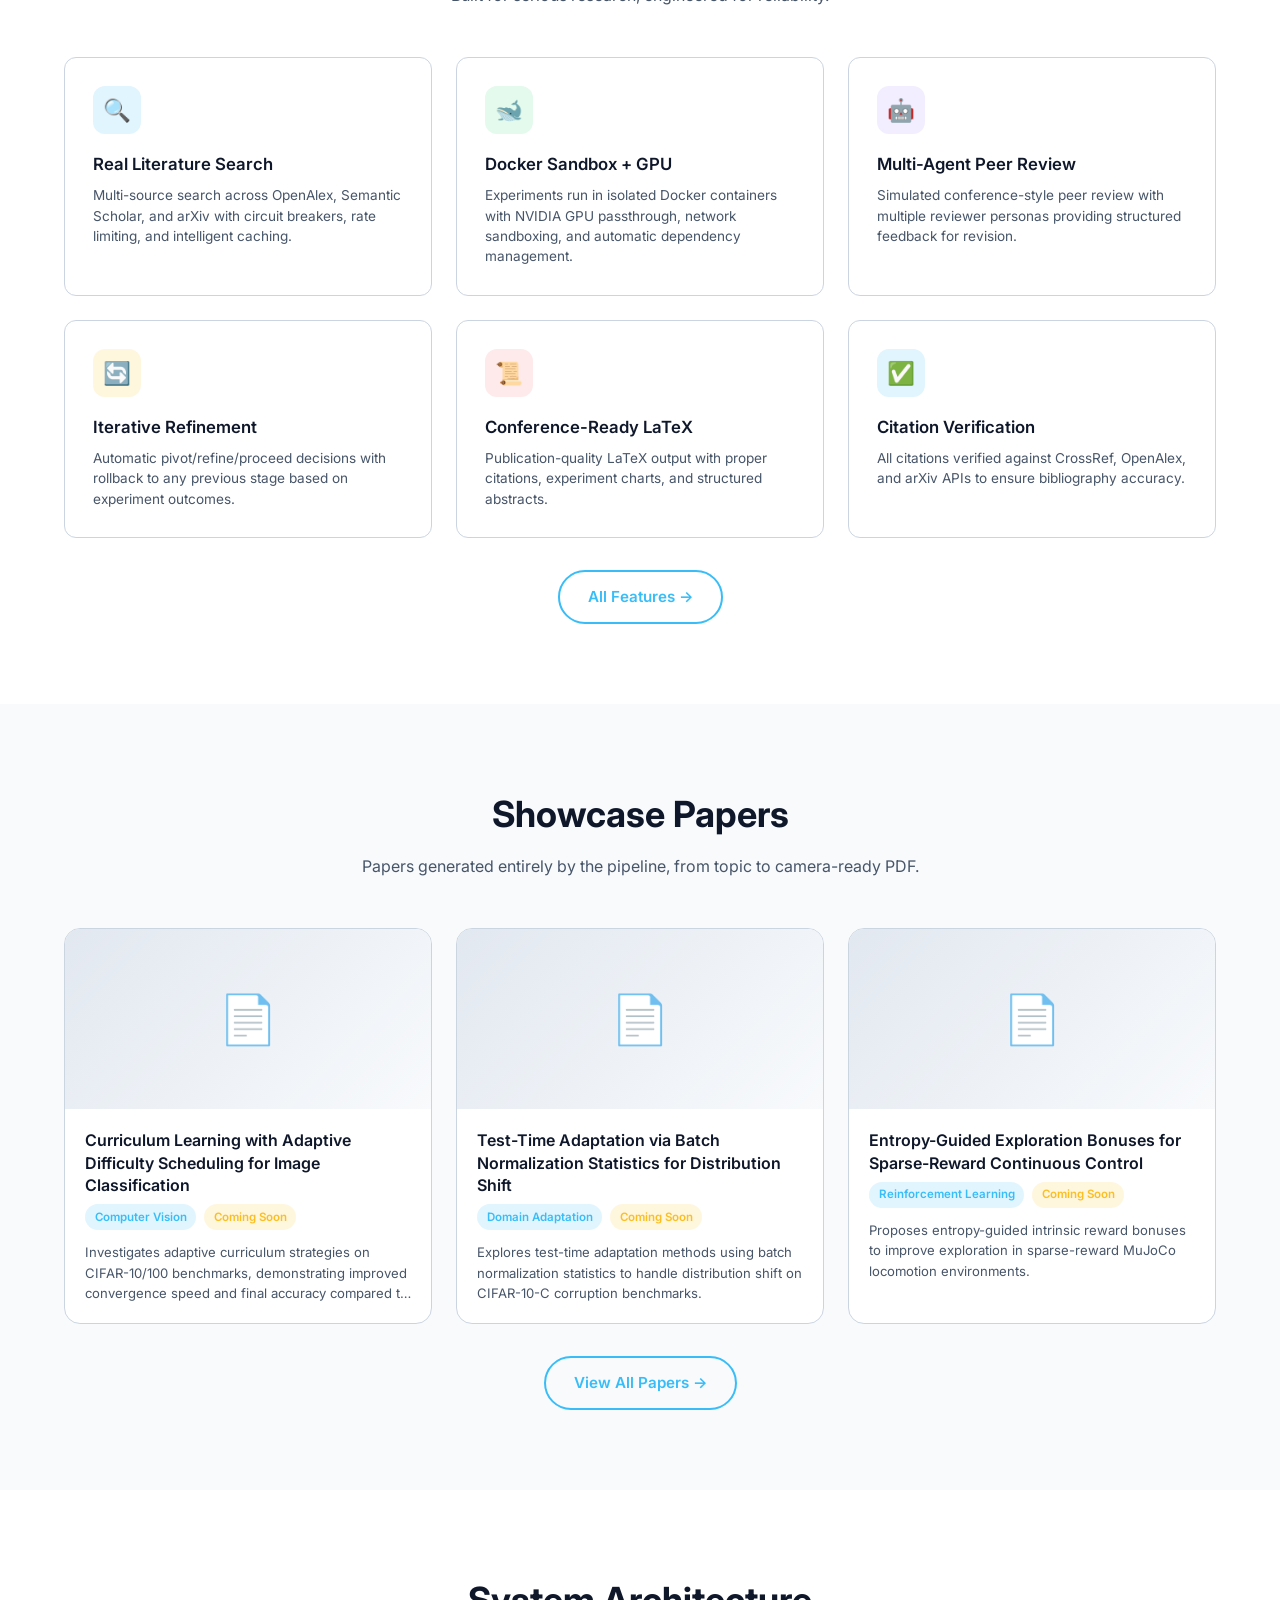
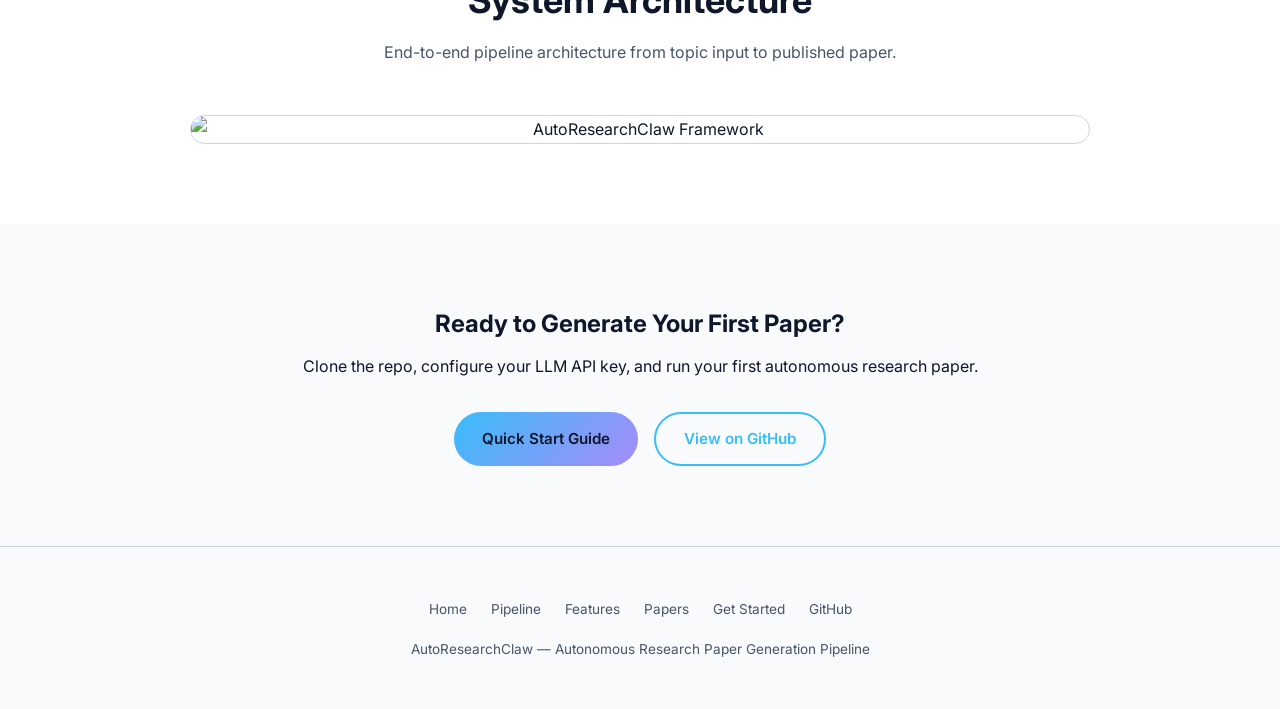
==== commit fee29739: "feat: prominent animated AI agents + research taxonomy hierarchy - Named agent roster (Atlas, Scout," ====
--- a/website/index.html
+++ b/website/index.html
@@ -178,6 +178,117 @@
   </div>
 </section>
 
+<!-- ============ Meet Your Research Team ============ -->
+<section class="section">
+  <div class="container">
+    <div class="section-header">
+      <h2>Meet Your Research Team</h2>
+      <p>Eleven AI agents, each with a job. As your paper is written they take turns &mdash; and at the hypothesis and analysis stages, the Innovator, Pragmatist, and Contrarian genuinely debate each other before anything is decided.</p>
+    </div>
+
+    <div class="team-grid">
+      <!-- Atlas -->
+      <div class="agent-card" style="--agent-color:#22d3ee;">
+        <div class="agent-badge">&#129517;</div>
+        <div class="agent-name">Atlas</div>
+        <div class="agent-role">Research Director</div>
+        <p class="agent-desc">Frames your idea into a clear goal and steers the direction; decides whether to proceed, refine, or pivot.</p>
+      </div>
+
+      <!-- Scout -->
+      <div class="agent-card" style="--agent-color:#38bdf8;">
+        <div class="agent-badge">&#128302;</div>
+        <div class="agent-name">Scout</div>
+        <div class="agent-role">Literature Scout</div>
+        <p class="agent-desc">Searches OpenAlex, Semantic Scholar, arXiv &amp; Google Scholar, then screens and extracts the key findings.</p>
+      </div>
+
+      <!-- Sage -->
+      <div class="agent-card" style="--agent-color:#2dd4bf;">
+        <div class="agent-badge">&#129513;</div>
+        <div class="agent-name">Sage</div>
+        <div class="agent-role">Synthesis Analyst</div>
+        <p class="agent-desc">Connects everything that's known into a clear picture of the gaps worth pursuing.</p>
+      </div>
+
+      <!-- The Innovator (debate) -->
+      <div class="agent-card debate" style="--agent-color:#a78bfa;">
+        <span class="debate-tag">Debate team</span>
+        <div class="agent-badge">&#128161;</div>
+        <div class="agent-name">The Innovator</div>
+        <div class="agent-role">Debate team</div>
+        <p class="agent-desc">Pushes for bold, novel hypotheses and interpretations.</p>
+      </div>
+
+      <!-- The Pragmatist (debate) -->
+      <div class="agent-card debate" style="--agent-color:#fbbf24;">
+        <span class="debate-tag">Debate team</span>
+        <div class="agent-badge">&#9878;&#65039;</div>
+        <div class="agent-name">The Pragmatist</div>
+        <div class="agent-role">Debate team</div>
+        <p class="agent-desc">Keeps ideas feasible and grounded in what can actually be tested.</p>
+      </div>
+
+      <!-- The Contrarian (debate) -->
+      <div class="agent-card debate" style="--agent-color:#f87171;">
+        <span class="debate-tag">Debate team</span>
+        <div class="agent-badge">&#128293;</div>
+        <div class="agent-name">The Contrarian</div>
+        <div class="agent-role">Debate team</div>
+        <p class="agent-desc">Attacks weak assumptions and guards against wishful thinking.</p>
+      </div>
+
+      <!-- Forge -->
+      <div class="agent-card" style="--agent-color:#fb923c;">
+        <div class="agent-badge">&#128295;</div>
+        <div class="agent-name">Forge</div>
+        <div class="agent-role">Experiment Engineer</div>
+        <p class="agent-desc">Designs the experiments, writes the code, and runs them for real.</p>
+      </div>
+
+      <!-- Quill -->
+      <div class="agent-card" style="--agent-color:#4ade80;">
+        <div class="agent-badge">&#9997;&#65039;</div>
+        <div class="agent-name">Quill</div>
+        <div class="agent-role">Science Writer</div>
+        <p class="agent-desc">Outlines, drafts, and revises the paper.</p>
+      </div>
+
+      <!-- Reviewer A (debate) -->
+      <div class="agent-card debate" style="--agent-color:#818cf8;">
+        <span class="debate-tag">Debate team</span>
+        <div class="agent-badge">&#128216;</div>
+        <div class="agent-name">Reviewer A</div>
+        <div class="agent-role">Peer Reviewer</div>
+        <p class="agent-desc">Critiques the draft like a journal referee.</p>
+      </div>
+
+      <!-- Reviewer B (debate) -->
+      <div class="agent-card debate" style="--agent-color:#c084fc;">
+        <span class="debate-tag">Debate team</span>
+        <div class="agent-badge">&#128217;</div>
+        <div class="agent-name">Reviewer B</div>
+        <div class="agent-role">Peer Reviewer</div>
+        <p class="agent-desc">A second independent referee, so the paper survives real scrutiny.</p>
+      </div>
+
+      <!-- Warden -->
+      <div class="agent-card" style="--agent-color:#94a3b8;">
+        <div class="agent-badge">&#128737;&#65039;</div>
+        <div class="agent-name">Warden</div>
+        <div class="agent-role">Integrity Auditor</div>
+        <p class="agent-desc">Checks every claim and citation and guards against fabricated results.</p>
+      </div>
+    </div>
+
+    <p class="team-note">
+      <span class="debate-dot"></span>
+      Cards marked <strong>Debate team</strong> argue with each other &mdash; the Innovator, Pragmatist, and Contrarian
+      hash out every hypothesis, while Reviewers A &amp; B independently tear into the draft.
+    </p>
+  </div>
+</section>
+
 <!-- ============ Feature Highlights ============ -->
 <section class="section" style="background: var(--color-bg-alt);">
   <div class="container">
--- a/website/style.css
+++ b/website/style.css
@@ -412,3 +412,122 @@
   --shadow-lg: 0 10px 15px -3px rgba(15,23,42,.15), 0 4px 6px -4px rgba(15,23,42,.1);
 }
 :root[data-theme="light"] .navbar { background: rgba(248, 250, 252, 0.88); }
+
+/* ============================================================
+   Meet Your Research Team — agent cards + tasteful animations.
+   Appended at end; self-contained, uses per-card --agent-color.
+   ============================================================ */
+.team-grid {
+  display: grid;
+  grid-template-columns: repeat(auto-fit, minmax(220px, 1fr));
+  gap: 1.25rem;
+}
+
+.agent-card {
+  --agent-color: var(--color-primary);
+  position: relative;
+  background: var(--color-bg-alt);
+  border: 1px solid var(--color-border);
+  border-radius: var(--radius);
+  padding: 1.5rem 1.25rem;
+  text-align: center;
+  transition: border-color var(--transition), transform var(--transition), box-shadow var(--transition);
+}
+.agent-card:hover {
+  transform: translateY(-4px);
+  border-color: var(--agent-color);
+  box-shadow: var(--shadow-lg), 0 0 24px -4px var(--agent-color);
+}
+
+.agent-badge {
+  width: 60px; height: 60px;
+  margin: 0 auto 0.9rem;
+  border-radius: 50%;
+  display: flex; align-items: center; justify-content: center;
+  font-size: 1.7rem; line-height: 1;
+  /* tint the circle with the agent color (color-mix keeps it subtle,
+     with a solid fallback for older browsers) */
+  background: rgba(148, 163, 184, 0.15);
+  background: color-mix(in srgb, var(--agent-color) 18%, transparent);
+  border: 1px solid transparent;
+  border-color: color-mix(in srgb, var(--agent-color) 35%, transparent);
+  transition: box-shadow var(--transition), transform var(--transition);
+}
+.agent-card:hover .agent-badge {
+  box-shadow: 0 0 18px -2px var(--agent-color);
+}
+
+.agent-name { font-weight: 700; font-size: 1.05rem; color: var(--color-text); }
+.agent-role { font-size: 0.8rem; color: var(--color-text-muted); margin-top: 0.1rem; }
+.agent-desc { font-size: 0.82rem; color: var(--color-text-muted); line-height: 1.5; margin-top: 0.6rem; }
+
+/* Debate-team members get a colored ring + small corner tag */
+.agent-card.debate {
+  border-color: color-mix(in srgb, var(--agent-color) 40%, var(--color-border));
+}
+.debate-tag {
+  position: absolute; top: 0.65rem; right: 0.65rem;
+  padding: 0.12rem 0.5rem; border-radius: 9999px;
+  font-size: 0.62rem; font-weight: 700; letter-spacing: 0.02em;
+  text-transform: uppercase;
+  color: var(--agent-color);
+  background: color-mix(in srgb, var(--agent-color) 15%, transparent);
+  border: 1px solid color-mix(in srgb, var(--agent-color) 30%, transparent);
+}
+/* the .agent-role already reads "Debate team" for these; hide the duplicate label */
+.agent-card.debate .agent-role { visibility: hidden; }
+
+.team-note {
+  margin-top: 2rem; text-align: center;
+  font-size: 0.85rem; color: var(--color-text-muted); line-height: 1.6;
+  max-width: 720px; margin-left: auto; margin-right: auto;
+}
+.team-note strong { color: var(--color-text); }
+.debate-dot {
+  display: inline-block; width: 9px; height: 9px; border-radius: 50%;
+  margin-right: 0.4rem; vertical-align: middle;
+  background: var(--color-accent);
+}
+
+/* ---------- Animations (guarded by prefers-reduced-motion) ---------- */
+@media (prefers-reduced-motion: no-preference) {
+  @keyframes agent-float {
+    0%, 100% { transform: translateY(0); }
+    50%      { transform: translateY(-5px); }
+  }
+  @keyframes agent-talk {
+    0%, 100% { box-shadow: 0 0 0 0 color-mix(in srgb, var(--agent-color) 45%, transparent); }
+    50%      { box-shadow: 0 0 0 6px color-mix(in srgb, var(--agent-color) 0%, transparent); }
+  }
+  @keyframes debate-dot-pulse {
+    0%, 100% { opacity: 0.5; transform: scale(1); }
+    50%      { opacity: 1;   transform: scale(1.35); }
+  }
+
+  /* Gentle idle float on every badge, staggered so they don't sync up */
+  .agent-badge { animation: agent-float 5s ease-in-out infinite; }
+  .agent-card:nth-child(2)  .agent-badge { animation-delay: 0.5s;  animation-duration: 5.4s; }
+  .agent-card:nth-child(3)  .agent-badge { animation-delay: 1.1s;  animation-duration: 4.6s; }
+  .agent-card:nth-child(4)  .agent-badge { animation-delay: 0.3s;  animation-duration: 5.2s; }
+  .agent-card:nth-child(5)  .agent-badge { animation-delay: 1.6s;  animation-duration: 4.8s; }
+  .agent-card:nth-child(6)  .agent-badge { animation-delay: 0.8s;  animation-duration: 5.6s; }
+  .agent-card:nth-child(7)  .agent-badge { animation-delay: 1.9s;  animation-duration: 4.4s; }
+  .agent-card:nth-child(8)  .agent-badge { animation-delay: 0.6s;  animation-duration: 5.1s; }
+  .agent-card:nth-child(9)  .agent-badge { animation-delay: 1.3s;  animation-duration: 4.9s; }
+  .agent-card:nth-child(10) .agent-badge { animation-delay: 0.2s;  animation-duration: 5.5s; }
+  .agent-card:nth-child(11) .agent-badge { animation-delay: 1.7s;  animation-duration: 4.7s; }
+
+  /* Debate agents also "talk" — a soft outward pulse in their own color */
+  .agent-card.debate .agent-badge {
+    animation: agent-float 5s ease-in-out infinite, agent-talk 2.6s ease-in-out infinite;
+  }
+  /* stagger the talking so the debate looks like a back-and-forth */
+  .agent-card.debate:nth-of-type(4) .agent-badge { animation-delay: 0s,   0s;   }
+  .agent-card.debate:nth-of-type(5) .agent-badge { animation-delay: 0.6s, 0.9s; }
+  .agent-card.debate:nth-of-type(6) .agent-badge { animation-delay: 1.2s, 1.7s; }
+  .agent-card.debate:nth-of-type(9)  .agent-badge { animation-delay: 0.4s, 0.5s; }
+  .agent-card.debate:nth-of-type(10) .agent-badge { animation-delay: 1.0s, 1.3s; }
+
+  .debate-dot { animation: debate-dot-pulse 2.2s ease-in-out infinite; }
+}
+
